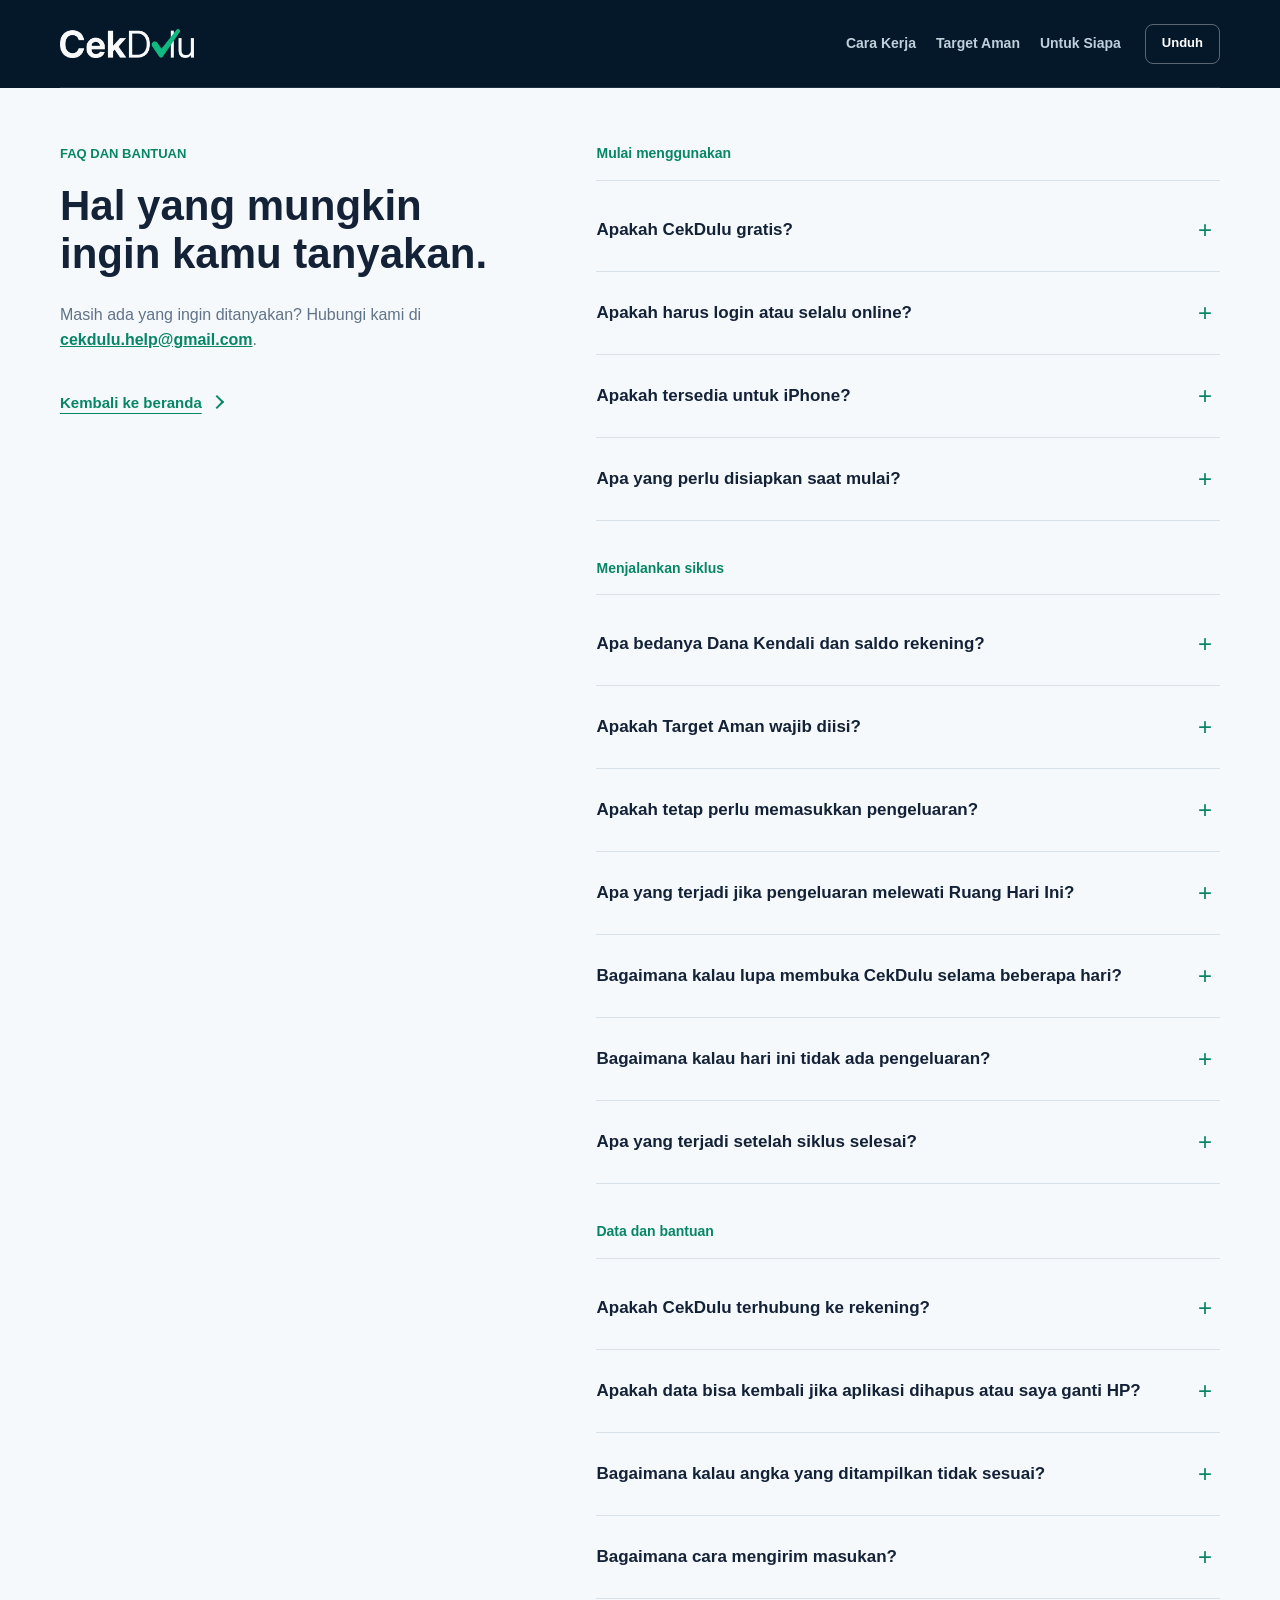
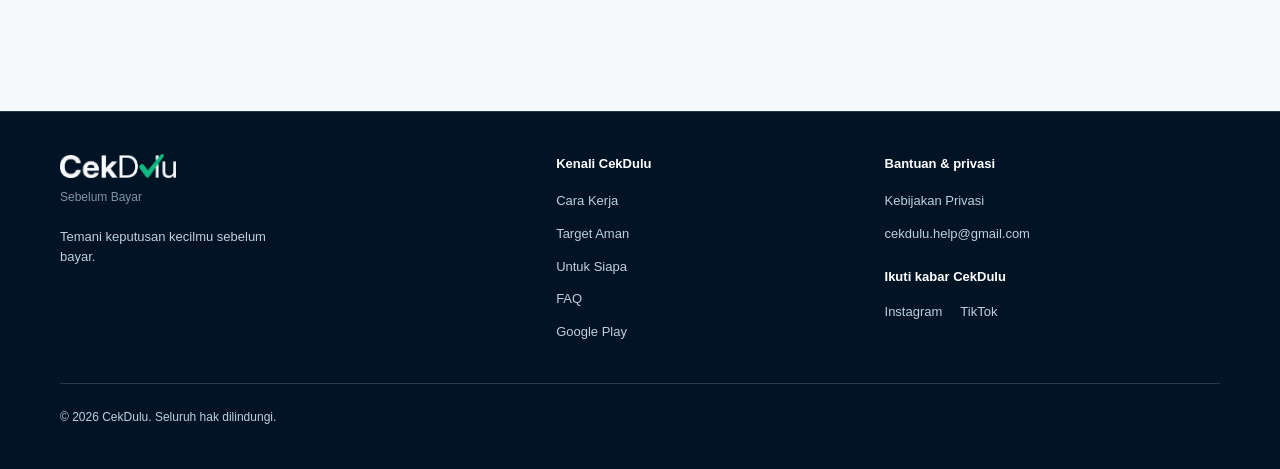
==== faq.html @ 496986f2 "chore: checkpoint simplified website before motion polish" ====
<!doctype html>
<html lang="id">
  <head>
    <meta charset="utf-8">
    <meta name="viewport" content="width=device-width, initial-scale=1">
    <meta name="description" content="Jawaban singkat tentang cara menggunakan CekDulu, Dana Kendali, Target Aman, pengeluaran, dan penyimpanan data.">
    <meta name="theme-color" content="#001a2e">
    <title>FAQ dan Bantuan - CekDulu</title>
    <link rel="icon" type="image/png" href="assets/cekdulu-icon.png">
    <link rel="apple-touch-icon" href="assets/cekdulu-icon.png">
    <link rel="manifest" href="site.webmanifest">
    <link rel="stylesheet" href="styles.css">
    <link rel="stylesheet" href="support.css">
    <link rel="stylesheet" href="navigation.css">
    <script src="script.js" defer></script>
  </head>
  <body>
    <a class="skip-link" href="#faq-content">Lewati ke bantuan</a>

    <header class="site-header site-header--solid">
      <div class="site-header__inner">
        <a class="brand" href="index.html" aria-label="CekDulu, kembali ke halaman utama">
          <img src="assets/cekdulu-logo.png" width="945" height="201" alt="CekDulu">
        </a>
        <button class="menu-toggle" type="button" aria-expanded="false" aria-controls="primary-navigation" aria-label="Buka menu">
          <span></span>
          <span></span>
          <span></span>
        </button>
        <nav class="main-nav" id="primary-navigation" aria-label="Navigasi utama">
          <a href="index.html#cara-kerja">Cara Kerja</a>
          <a href="index.html#fitur">Target Aman</a>
          <a href="index.html#untuk-siapa">Untuk Siapa</a>
          <a class="mobile-only-link" href="https://play.google.com/store/apps/details?id=com.cekdulu.sebelumbayar" target="_blank" rel="noopener noreferrer">Unduh di Google Play</a>
        </nav>
        <a class="button button--compact button--light header-download" href="https://play.google.com/store/apps/details?id=com.cekdulu.sebelumbayar" target="_blank" rel="noopener noreferrer">Unduh</a>
      </div>
    </header>

    <main class="section section--white support-faq faq-page" id="faq-content" tabindex="-1">
      <div class="section__inner faq-layout">
        <div class="section-heading faq-heading">
          <p class="eyebrow">FAQ dan bantuan</p>
          <h1>Hal yang mungkin ingin kamu tanyakan.</h1>
          <p>Masih ada yang ingin ditanyakan? Hubungi kami di <a href="mailto:cekdulu.help@gmail.com">cekdulu.help@gmail.com</a>.</p>
          <a class="text-link text-link--dark" href="index.html">Kembali ke beranda</a>
        </div>
        <div class="faq-list">
          <section class="faq-group" aria-labelledby="faq-group-1">
            <h2 id="faq-group-1">Mulai menggunakan</h2>
            <details>
              <summary>Apakah CekDulu gratis?</summary>
              <p>Versi CekDulu saat ini dapat digunakan gratis. Kamu bisa mengatur siklus dan mengecek dampak pengeluaran sebelum membayar.</p>
            </details>
            <details>
              <summary>Apakah harus login atau selalu online?</summary>
              <p>Kamu bisa mulai tanpa login. Pengaturan siklus, pengecekan nominal, dan catatan utama berjalan di perangkat sehingga dapat digunakan saat offline. Koneksi internet diperlukan untuk mengunduh atau memperbarui aplikasi.</p>
            </details>
            <details>
              <summary>Apakah tersedia untuk iPhone?</summary>
              <p>Saat ini CekDulu tersedia untuk Android melalui Google Play.</p>
            </details>
            <details>
              <summary>Apa yang perlu disiapkan saat mulai?</summary>
              <p>Tentukan Dana Kendali untuk kebutuhan sehari-hari di luar kebutuhan tetap, lalu pilih tanggal akhir siklus, biasanya sebelum gajian atau pemasukan berikutnya. Jika ada uang yang ingin tetap tersisa, isi Target Aman. Pengaturan ini dilakukan di awal setiap siklus.</p>
            </details>
          </section>
          <section class="faq-group" aria-labelledby="faq-group-2">
            <h2 id="faq-group-2">Menjalankan siklus</h2>
            <details>
              <summary>Apa bedanya Dana Kendali dan saldo rekening?</summary>
              <p>Dana Kendali adalah uang yang kamu tentukan untuk kebutuhan sehari-hari di luar kebutuhan tetap. Nilainya kamu masukkan sendiri, bukan saldo yang dibaca dari rekening.</p>
            </details>
            <details>
              <summary>Apakah Target Aman wajib diisi?</summary>
              <p>Tidak. Kamu bisa memulai tanpa Target Aman dan fokus menjaga Dana Kendali cukup sampai akhir siklus. Jika digunakan, Target Aman diperhitungkan saat menentukan ruang harian; uangnya tidak dipindahkan oleh aplikasi.</p>
            </details>
            <details>
              <summary>Apakah tetap perlu memasukkan pengeluaran?</summary>
              <p>Ya. Masukkan nominal dan konfirmasikan jika jadi membayar, supaya kondisi uang yang ditampilkan mengikuti penggunaanmu. Kamu tidak perlu memilah kategori atau menunggu malam untuk merekap. Jika sempat lupa beberapa hari, kamu bisa memperbarui total pengeluaran untuk periode yang terlewat.</p>
            </details>
            <details>
              <summary>Apa yang terjadi jika pengeluaran melewati Ruang Hari Ini?</summary>
              <p>CekDulu memperlihatkan dampaknya sebelum kamu melanjutkan. Hasil Terjaga Harian, jika tersedia, dapat membantu menutup kelebihannya. Jika belum cukup, ruang untuk hari-hari berikutnya dapat berubah. Periksa penyesuaian yang ditampilkan agar kamu tahu kondisi setelah pembayaran.</p>
            </details>
            <details>
              <summary>Bagaimana kalau lupa membuka CekDulu selama beberapa hari?</summary>
              <p>Saat diminta memperbarui periode yang terlewat, kamu bisa memilih tidak ada pengeluaran, tidak ingat, atau mengisi total pengeluaran. Total gabungan dicatat untuk periode itu tanpa menebak pengeluaran pada masing-masing tanggal.</p>
            </details>
            <details>
              <summary>Bagaimana kalau hari ini tidak ada pengeluaran?</summary>
              <p>Gunakan pilihan <strong>Tandai hari ini tanpa bayar</strong>. Kondisi hari itu tercatat dan kebiasaan cek dulu tetap terjaga tanpa perlu membuat pengeluaran.</p>
            </details>
            <details>
              <summary>Apa yang terjadi setelah siklus selesai?</summary>
              <p>Kamu bisa meninjau ringkasan siklus, lalu mengisi Dana Kendali, Durasi Siklus, dan Target Aman untuk periode berikutnya sesuai kondisi terbaru.</p>
            </details>
          </section>
          <section class="faq-group" aria-labelledby="faq-group-3">
            <h2 id="faq-group-3">Data dan bantuan</h2>
            <details>
              <summary>Apakah CekDulu terhubung ke rekening?</summary>
              <p>Tidak. CekDulu tidak terhubung ke rekening atau dompet digital, tidak memindahkan uang, dan tidak meminta PIN atau kata sandi bank. Data keuangan utama disimpan di perangkat. Saat online, data penggunaan minimum tanpa nominal keuangan dapat dikirim untuk membantu memperbaiki aplikasi. Baca rinciannya di <a href="privacy.html">Kebijakan Privasi</a>.</p>
            </details>
            <details>
              <summary>Apakah data bisa kembali jika aplikasi dihapus atau saya ganti HP?</summary>
              <p>Data keuangan utama disimpan di perangkat. Backup dan pemulihan melalui akun belum tersedia untuk umum pada versi saat ini. Menghapus aplikasi atau data aplikasi, mereset HP, maupun mengganti HP dapat membuat catatan tidak dapat dipulihkan.</p>
            </details>
            <details>
              <summary>Bagaimana kalau angka yang ditampilkan tidak sesuai?</summary>
              <p>Periksa Dana Kendali, durasi, dan pengeluaran yang sudah kamu masukkan, termasuk hari yang terlewat. Perhitungan mengikuti data yang tercatat. Jika masih ada kendala, kirim penjelasan dan versi aplikasi ke <a href="mailto:cekdulu.help@gmail.com">cekdulu.help@gmail.com</a>. Jangan sertakan PIN, kata sandi, atau informasi rekening.</p>
            </details>
            <details>
              <summary>Bagaimana cara mengirim masukan?</summary>
              <p>Kirim pengalaman atau saranmu ke <a href="mailto:cekdulu.help@gmail.com">cekdulu.help@gmail.com</a>. Ceritakan bagian yang membantu atau masih membingungkan agar kami bisa memahami kebutuhanmu.</p>
            </details>
          </section>
        </div>
      </div>
    </main>

    <footer class="site-footer footer-expanded">
      <div class="footer-expanded__inner">
        <div class="footer-brand">
          <a href="index.html#top" aria-label="CekDulu, kembali ke beranda"><img src="assets/cekdulu-logo.png" width="945" height="201" alt="CekDulu" loading="lazy"></a>
          <span>Sebelum Bayar</span>
          <p>Temani keputusan kecilmu sebelum bayar.</p>
        </div>
        <nav class="footer-section" aria-label="Jelajahi CekDulu">
          <strong>Kenali CekDulu</strong>
          <a href="index.html#cara-kerja">Cara Kerja</a>
          <a href="index.html#fitur">Target Aman</a>
          <a href="index.html#untuk-siapa">Untuk Siapa</a>
          <a href="faq.html" aria-current="page">FAQ</a>
          <a href="https://play.google.com/store/apps/details?id=com.cekdulu.sebelumbayar" target="_blank" rel="noopener noreferrer">Google Play</a>
        </nav>
        <div class="footer-section">
          <strong>Bantuan &amp; privasi</strong>
          <a href="privacy.html">Kebijakan Privasi</a>
          <a href="mailto:cekdulu.help@gmail.com">cekdulu.help@gmail.com</a>
          <div class="footer-social">
            <strong>Ikuti kabar CekDulu</strong>
            <a data-social="instagram" href="https://www.instagram.com/cekdulu_5detik/" target="_blank" rel="noopener noreferrer" aria-label="Instagram CekDulu, buka tab baru">Instagram</a>
            <a data-social="tiktok" href="https://www.tiktok.com/@cekdulu5detik" target="_blank" rel="noopener noreferrer" aria-label="TikTok CekDulu, buka tab baru">TikTok</a>
          </div>
        </div>
        <p class="footer-copyright">&copy; 2026 CekDulu. Seluruh hak dilindungi.</p>
      </div>
    </footer>
  </body>
</html>
---- styles.css ----
:root {
  color-scheme: dark;
  --navy-950: #001426;
  --navy-900: #001a2e;
  --navy-850: #062038;
  --navy-800: #10253e;
  --ink: #142238;
  --paper: #f6f9fb;
  --white: #ffffff;
  --text-soft: #bfd0dc;
  --text-muted: #607388;
  --line-dark: rgba(255, 255, 255, 0.16);
  --line-light: #d9e2e8;
  --green: #14bf91;
  --green-dark: #078667;
  --cyan: #20c7d9;
  --blue: #48a9f8;
  --yellow: #f2b544;
  --red: #ef5f67;
  --mint: #c9f5e7;
  --shadow: 0 24px 70px rgba(0, 11, 22, 0.28);
  --content: 1160px;
}

* {
  box-sizing: border-box;
}

[hidden] {
  display: none !important;
}

html {
  scroll-behavior: smooth;
}

body {
  margin: 0;
  min-width: 320px;
  overflow-x: hidden;
  background: var(--navy-950);
  color: var(--white);
  font-family: Inter, "Segoe UI", Arial, sans-serif;
  line-height: 1.55;
  letter-spacing: 0;
  text-rendering: optimizeLegibility;
}

body,
button,
a {
  -webkit-font-smoothing: antialiased;
}

a {
  color: inherit;
}

img {
  display: block;
  max-width: 100%;
}

h1,
h2,
h3,
p {
  margin-top: 0;
}

h1,
h2,
h3 {
  line-height: 1.08;
}

h1 {
  max-width: 760px;
  margin-bottom: 24px;
  font-size: 64px;
  font-weight: 800;
}

h2 {
  margin-bottom: 22px;
  font-size: 44px;
  font-weight: 800;
  color: var(--ink);
}

h3 {
  margin-bottom: 10px;
  font-size: 21px;
  color: var(--ink);
}

p {
  font-size: 17px;
}

.skip-link {
  position: fixed;
  top: 10px;
  left: 10px;
  z-index: 1000;
  padding: 10px 14px;
  background: var(--white);
  color: var(--ink);
  transform: translateY(-150%);
}

.skip-link:focus {
  transform: translateY(0);
}

.site-header {
  position: absolute;
  top: 0;
  right: 0;
  left: 0;
  z-index: 20;
  transition: background-color 180ms ease, box-shadow 180ms ease;
}

.site-header.is-scrolled {
  position: fixed;
  background: rgba(0, 20, 38, 0.96);
  box-shadow: 0 10px 30px rgba(0, 10, 20, 0.2);
  backdrop-filter: blur(12px);
}

.site-header.is-scrolled .site-header__inner {
  min-height: 68px;
  border-bottom-color: transparent;
}

.site-header--solid {
  position: fixed;
  background: rgba(0, 20, 38, 0.98);
}

.site-header--solid .site-header__inner {
  border-bottom-color: rgba(255, 255, 255, 0.1);
}

.site-header__inner {
  width: min(calc(100% - 48px), var(--content));
  min-height: 88px;
  margin: 0 auto;
  display: flex;
  align-items: center;
  gap: 36px;
  border-bottom: 1px solid var(--line-dark);
}

.brand {
  width: 134px;
  flex: 0 0 auto;
}

.main-nav {
  margin-left: auto;
  display: flex;
  align-items: center;
  gap: 28px;
}

.mobile-only-link {
  display: none;
}

.menu-toggle {
  width: 42px;
  height: 42px;
  padding: 10px;
  display: none;
  border: 1px solid var(--line-dark);
  border-radius: 8px;
  background: transparent;
  color: var(--white);
  cursor: pointer;
}

.menu-toggle span {
  width: 100%;
  height: 2px;
  display: block;
  background: currentColor;
  transition: transform 180ms ease, opacity 180ms ease;
}

.menu-toggle span + span {
  margin-top: 5px;
}

.menu-toggle[aria-expanded="true"] span:nth-child(1) {
  transform: translateY(7px) rotate(45deg);
}

.menu-toggle[aria-expanded="true"] span:nth-child(2) {
  opacity: 0;
}

.menu-toggle[aria-expanded="true"] span:nth-child(3) {
  transform: translateY(-7px) rotate(-45deg);
}

.main-nav a,
.footer-links a,
.footer-links span {
  color: var(--text-soft);
  font-size: 14px;
  font-weight: 650;
  text-decoration: none;
}

.main-nav a:hover,
.main-nav a:focus-visible,
.footer-links a:hover,
.footer-links a:focus-visible {
  color: var(--white);
}

.button {
  min-height: 52px;
  padding: 0 22px;
  display: inline-flex;
  align-items: center;
  justify-content: center;
  border: 1px solid transparent;
  border-radius: 8px;
  font-size: 15px;
  font-weight: 800;
  text-decoration: none;
  transition: transform 180ms ease, background-color 180ms ease, border-color 180ms ease;
}

.button:hover {
  transform: translateY(-2px);
}

.button:focus-visible,
.text-link:focus-visible,
.main-nav a:focus-visible,
.footer-links a:focus-visible,
summary:focus-visible {
  outline: 3px solid var(--yellow);
  outline-offset: 4px;
}

.button--compact {
  min-height: 40px;
  padding: 0 16px;
  font-size: 13px;
}

.button--light {
  border-color: rgba(255, 255, 255, 0.34);
  color: var(--white);
}

.button--light:hover {
  background: rgba(255, 255, 255, 0.1);
}

.button--primary {
  background: var(--green);
  color: #001f27;
}

.button--primary:hover {
  background: #20d4a1;
}

.text-link {
  display: inline-flex;
  align-items: center;
  min-height: 44px;
  color: var(--white);
  font-size: 15px;
  font-weight: 750;
  text-underline-offset: 5px;
}

.text-link::after {
  content: "";
  width: 8px;
  height: 8px;
  margin-left: 10px;
  border-top: 2px solid currentColor;
  border-right: 2px solid currentColor;
  transform: rotate(45deg);
}

.text-link--dark {
  color: var(--ink);
}

.hero {
  position: relative;
  min-height: 900px;
  overflow: hidden;
  background: var(--navy-900);
}

.hero__texture {
  position: absolute;
  inset: 0;
  opacity: 0.28;
  background-image:
    linear-gradient(rgba(32, 199, 217, 0.08) 1px, transparent 1px),
    linear-gradient(90deg, rgba(32, 199, 217, 0.08) 1px, transparent 1px);
  background-size: 64px 64px;
  mask-image: linear-gradient(to bottom, transparent 0%, black 30%, transparent 95%);
}

.hero__inner {
  position: relative;
  width: min(calc(100% - 48px), var(--content));
  min-height: 820px;
  margin: 0 auto;
  padding: 160px 0 86px;
  display: grid;
  grid-template-columns: minmax(0, 1.05fr) minmax(360px, 0.75fr);
  align-items: center;
  gap: 74px;
}

.hero__copy {
  position: relative;
  z-index: 2;
}

.eyebrow {
  margin-bottom: 18px;
  color: var(--green-dark);
  font-size: 13px;
  font-weight: 850;
  text-transform: uppercase;
}

.eyebrow--green {
  color: #4fe0b6;
}

.eyebrow--cyan {
  color: var(--cyan);
}

.hero__lead {
  max-width: 650px;
  margin-bottom: 34px;
  color: #d8e4eb;
  font-size: 20px;
}

.hero__actions {
  display: flex;
  align-items: center;
  gap: 24px;
}

.hero__note {
  margin: 22px 0 0;
  color: #91a8b8;
  font-size: 13px;
}

.hero__visual {
  position: relative;
  min-height: 620px;
  display: flex;
  align-items: center;
  justify-content: center;
}

.hero__visual::before {
  content: "";
  position: absolute;
  width: 520px;
  height: 520px;
  border: 1px solid rgba(32, 199, 217, 0.18);
  border-radius: 50%;
}

.phone-shell {
  position: relative;
  z-index: 2;
  width: 322px;
  height: 646px;
  padding: 9px;
  overflow: hidden;
  border: 1px solid rgba(255, 255, 255, 0.38);
  border-radius: 42px;
  background: #07111f;
  box-shadow: var(--shadow);
  transform: rotate(3deg);
}

.phone-speaker {
  position: absolute;
  top: 16px;
  left: 50%;
  z-index: 4;
  width: 68px;
  height: 5px;
  border-radius: 4px;
  background: #07111f;
  transform: translateX(-50%);
}

.app-screen {
  height: 100%;
  padding: 34px 14px 18px;
  overflow: hidden;
  border-radius: 34px;
  background: #001a2e;
}

.app-topbar {
  height: 34px;
  margin-bottom: 12px;
  display: flex;
  align-items: center;
  justify-content: space-between;
}

.app-topbar img {
  width: 84px;
}

.app-indicators {
  display: flex;
  align-items: center;
  gap: 6px;
  font-size: 10px;
  font-weight: 800;
}

.mini-shield {
  width: 21px;
  height: 24px;
  border: 2px solid var(--cyan);
  border-radius: 5px 5px 8px 8px;
}

.mini-score {
  color: var(--cyan);
}

.mini-menu {
  margin-left: 5px;
  color: var(--white);
  font-size: 22px;
}

.daily-card {
  min-height: 132px;
  padding: 13px;
  display: grid;
  grid-template-columns: 1.18fr 1fr;
  gap: 10px;
  border: 1px solid rgba(89, 137, 178, 0.44);
  border-radius: 8px;
  background: #18274d;
}

.daily-summary {
  min-width: 0;
}

.app-label,
.calendar-title {
  display: block;
  color: #e8edf2;
  font-size: 8px;
}

.daily-summary > strong {
  display: block;
  margin: 4px 0 6px;
  font-size: 22px;
  line-height: 1;
}

.usage-track {
  width: 100%;
  height: 7px;
  overflow: hidden;
  border: 1px solid rgba(255, 255, 255, 0.28);
  border-radius: 4px;
  background: #101b36;
}

.usage-track span {
  display: block;
  width: 75%;
  height: 100%;
  background: var(--green);
}

.daily-summary small {
  display: block;
  margin: 5px 0 4px;
  color: #d9e4ea;
  font-size: 8px;
}

.status-pill {
  display: inline-flex;
  align-items: center;
  min-height: 20px;
  padding: 0 7px;
  border: 1px solid var(--green);
  border-radius: 6px;
  color: #29dda9;
  font-size: 8px;
  font-weight: 850;
}

.calendar-title {
  margin-bottom: 7px;
  text-align: center;
}

.calendar-grid {
  display: grid;
  grid-template-columns: repeat(7, 1fr);
  gap: 6px 4px;
  color: var(--cyan);
  font-size: 7px;
  text-align: center;
}

.calendar-grid .muted {
  color: #73889c;
}

.calendar-grid .today {
  border: 1px solid var(--white);
  border-radius: 3px;
  color: var(--white);
}

.app-message {
  margin-top: 10px;
  padding: 11px 13px;
  display: flex;
  flex-direction: column;
  gap: 2px;
  border: 1px solid rgba(89, 137, 178, 0.36);
  border-radius: 8px;
  background: #171b35;
}

.app-message strong,
.app-message span {
  font-size: 9px;
}

.app-message span {
  color: #c5d1da;
}

.payment-demo {
  padding-top: 22px;
  text-align: center;
}

.payment-demo > span {
  color: #aebdca;
  font-size: 17px;
}

.payment-demo > strong {
  display: block;
  margin: 4px 0 22px;
  font-size: 26px;
}

.keypad {
  display: grid;
  grid-template-columns: repeat(3, 1fr);
  gap: 7px;
}

.keypad span {
  height: 42px;
  display: grid;
  place-items: center;
  border: 1px solid rgba(129, 161, 187, 0.28);
  border-radius: 8px;
  background: #151f32;
  font-size: 18px;
  font-weight: 650;
}

.mock-cta {
  height: 40px;
  margin-top: 9px;
  display: grid;
  place-items: center;
  border-radius: 8px;
  background: var(--green);
  color: #002632;
  font-size: 12px;
  font-weight: 850;
}

.hero__facts {
  position: absolute;
  right: 0;
  bottom: 0;
  left: 0;
  min-height: 80px;
  padding: 0 max(24px, calc((100% - var(--content)) / 2));
  display: grid;
  grid-template-columns: repeat(3, 1fr);
  align-items: center;
  border-top: 1px solid var(--line-dark);
  background: rgba(0, 20, 38, 0.72);
  color: var(--text-soft);
  font-size: 13px;
  font-weight: 700;
  text-align: center;
}

.hero__facts span + span {
  border-left: 1px solid var(--line-dark);
}

.section {
  padding: 112px 0;
}

.section__inner,
.download-section__inner,
.site-footer__inner {
  width: min(calc(100% - 48px), var(--content));
  margin: 0 auto;
}

.policy-main {
  background: var(--paper);
  color: var(--ink);
}

.policy-hero {
  padding: 168px 0 82px;
  background: var(--navy-900);
  color: var(--white);
}

.policy-hero__inner {
  width: min(calc(100% - 48px), var(--content));
  margin: 0 auto;
}

.policy-hero h1 {
  margin-bottom: 18px;
  font-size: 58px;
}

.policy-hero p:not(.eyebrow) {
  max-width: 720px;
  color: var(--text-soft);
  font-size: 18px;
}

.policy-date {
  margin-top: 20px;
  padding-top: 18px;
  display: block;
  border-top: 1px solid var(--line-dark);
  color: #8fa6b6;
  font-size: 13px;
  font-weight: 700;
}

.policy-layout {
  width: min(calc(100% - 48px), var(--content));
  margin: 0 auto;
  padding: 80px 0 120px;
  display: grid;
  grid-template-columns: 250px minmax(0, 760px);
  gap: 96px;
  justify-content: center;
  align-items: start;
}

.policy-toc {
  position: sticky;
  top: 96px;
  padding-right: 24px;
  border-right: 1px solid var(--line-light);
}

.policy-toc > strong {
  margin-bottom: 16px;
  display: block;
  color: var(--ink);
  font-size: 13px;
  text-transform: uppercase;
}

.policy-toc nav {
  display: grid;
}

.policy-toc a {
  padding: 7px 0;
  color: var(--text-muted);
  font-size: 13px;
  font-weight: 650;
  text-decoration: none;
}

.policy-toc a:hover,
.policy-toc a:focus-visible {
  color: var(--green-dark);
}

.policy-article {
  min-width: 0;
}

.policy-article section {
  padding: 10px 0 54px;
  scroll-margin-top: 94px;
  border-bottom: 1px solid var(--line-light);
}

.policy-article section + section {
  padding-top: 54px;
}

.policy-article h2 {
  margin-bottom: 26px;
  font-size: 32px;
}

.policy-article h3 {
  margin-top: 38px;
  margin-bottom: 14px;
  font-size: 20px;
}

.policy-article p,
.policy-article li {
  color: #43566a;
  font-size: 16px;
}

.policy-article p {
  margin-bottom: 18px;
}

.policy-article ul {
  margin: 18px 0 24px;
  padding-left: 22px;
}

.policy-article li {
  margin-bottom: 10px;
  padding-left: 5px;
}

.policy-article a {
  color: var(--green-dark);
  font-weight: 750;
  overflow-wrap: anywhere;
  text-underline-offset: 4px;
}

.policy-intro {
  padding: 28px !important;
  border: 1px solid var(--line-light) !important;
  border-left: 4px solid var(--green) !important;
  border-radius: 8px;
  background: var(--white);
}

.policy-intro p:last-child {
  margin-bottom: 0;
}

.policy-contact {
  padding: 20px;
  border-left: 4px solid var(--cyan);
  background: #e7f7f7;
}

.policy-details {
  margin: 28px 0 0;
  border-top: 1px solid var(--line-light);
}

.policy-details > div {
  padding: 18px 0;
  display: grid;
  grid-template-columns: 180px 1fr;
  gap: 24px;
  border-bottom: 1px solid var(--line-light);
}

.policy-details dt {
  color: var(--text-muted);
  font-size: 13px;
  font-weight: 700;
}

.policy-details dd {
  margin: 0;
  color: var(--ink);
  font-weight: 700;
}

.section--white {
  background: var(--paper);
  color: var(--ink);
}

.section--ink {
  background: #07192d;
}

.section-heading {
  max-width: 750px;
  margin-bottom: 64px;
}

.section-heading--wide {
  max-width: 850px;
}

.section-heading > p:not(.eyebrow) {
  max-width: 740px;
  color: var(--text-muted);
}

.step-list {
  border-top: 1px solid var(--line-light);
}

.step-item {
  min-height: 150px;
  padding: 30px 0;
  display: grid;
  grid-template-columns: 110px minmax(0, 1fr);
  gap: 34px;
  align-items: start;
  border-bottom: 1px solid var(--line-light);
}

.step-number {
  color: var(--green-dark);
  font-size: 14px;
  font-weight: 850;
}

.step-item h3 {
  font-size: 28px;
}

.step-item p {
  max-width: 650px;
  margin-bottom: 0;
  color: var(--text-muted);
}

.section-conclusion {
  max-width: 760px;
  margin: 48px 0 0 auto;
  padding-left: 30px;
  border-left: 4px solid var(--green);
  color: var(--ink);
  font-size: 22px;
}

.experience {
  overflow: hidden;
}

.experience h2 {
  color: var(--white);
}

.experience__inner {
  display: grid;
  grid-template-columns: minmax(0, 0.8fr) minmax(440px, 1fr);
  gap: 88px;
  align-items: center;
}

.decision-steps {
  margin: 36px 0 0;
  padding: 0;
  list-style: none;
  counter-reset: decisions;
}

.decision-steps li {
  min-height: 56px;
  display: grid;
  grid-template-columns: 42px 1fr;
  align-items: center;
  color: var(--text-soft);
  counter-increment: decisions;
}

.decision-steps li::before {
  content: counter(decisions);
  width: 28px;
  height: 28px;
  display: grid;
  place-items: center;
  border: 1px solid var(--cyan);
  border-radius: 50%;
  color: var(--cyan);
  font-size: 11px;
  font-weight: 850;
}

.reflection-demo {
  position: relative;
  padding: 42px 44px;
  border: 1px solid rgba(255, 255, 255, 0.22);
  border-radius: 8px;
  background: #101b37;
  box-shadow: var(--shadow);
}

.reflection-topline {
  display: flex;
  align-items: center;
  justify-content: space-between;
  color: #e5edf2;
  font-size: 13px;
}

.reflection-demo > p {
  margin: 42px 0 4px;
  color: #d7e3ea;
  text-align: center;
}

.reflection-amount {
  display: block;
  color: var(--green);
  font-size: 54px;
  text-align: center;
}

.reflection-bar {
  height: 10px;
  margin: 28px 0 12px;
  overflow: hidden;
  border-radius: 5px;
  background: rgba(255, 255, 255, 0.16);
}

.reflection-bar span {
  display: block;
  width: 75%;
  height: 100%;
  background: var(--green);
}

.reflection-demo .reflection-used {
  margin: 0 0 30px;
  font-size: 14px;
  text-align: left;
}

.reflection-copy {
  padding: 22px;
  border-left: 3px solid var(--cyan);
  background: rgba(255, 255, 255, 0.06);
  color: #d9e5eb;
}

.status-legend {
  margin-top: 70px;
  display: grid;
  grid-template-columns: repeat(3, 1fr);
  border-top: 1px solid var(--line-dark);
  border-bottom: 1px solid var(--line-dark);
}

.status-legend__item {
  min-height: 110px;
  padding: 24px;
  display: flex;
  flex-direction: column;
  justify-content: center;
  gap: 6px;
}

.status-legend__item + .status-legend__item {
  border-left: 1px solid var(--line-dark);
}

.status-legend__item strong {
  font-size: 13px;
}

.status-legend__item span {
  color: var(--text-soft);
  font-size: 13px;
}

.status-legend__item--safe strong {
  color: var(--green);
}

.status-legend__item--warning strong {
  color: var(--yellow);
}

.status-legend__item--danger strong {
  color: var(--red);
}

.feature-grid {
  display: grid;
  grid-template-columns: repeat(3, 1fr);
  border-top: 1px solid var(--line-light);
  border-left: 1px solid var(--line-light);
}

.feature-item {
  min-height: 260px;
  padding: 34px;
  border-right: 1px solid var(--line-light);
  border-bottom: 1px solid var(--line-light);
}

.feature-mark {
  width: 34px;
  height: 8px;
  margin-bottom: 54px;
  display: block;
}

.feature-mark--green {
  background: var(--green);
}

.feature-mark--cyan {
  background: var(--cyan);
}

.feature-mark--yellow {
  background: var(--yellow);
}

.feature-mark--mint {
  background: #75d9b9;
}

.feature-mark--blue {
  background: var(--blue);
}

.feature-mark--red {
  background: var(--red);
}

.feature-item p {
  margin-bottom: 0;
  color: var(--text-muted);
  font-size: 15px;
}

.section--gallery {
  background: #0b2238;
}

.section--gallery h2 {
  color: var(--white);
}

.section-heading--split {
  max-width: none;
  display: grid;
  grid-template-columns: 1.1fr 0.7fr;
  gap: 80px;
  align-items: end;
}

.section-heading--split > p {
  margin-bottom: 22px;
  color: var(--text-soft);
}

.screenshot-grid {
  display: grid;
  grid-template-columns: 1.25fr 1fr 1fr;
  grid-template-rows: repeat(2, 230px);
  gap: 16px;
}

.screenshot-placeholder {
  min-width: 0;
  padding: 24px;
  display: flex;
  flex-direction: column;
  justify-content: flex-end;
  border: 1px dashed rgba(255, 255, 255, 0.24);
  border-radius: 8px;
  background: rgba(255, 255, 255, 0.04);
}

.screenshot-item {
  appearance: none;
  color: var(--white);
  font: inherit;
  text-align: left;
  cursor: zoom-in;
}

.screenshot-item:hover,
.screenshot-item:focus-visible {
  border-color: var(--cyan);
  background: rgba(32, 199, 217, 0.08);
}

.screenshot-placeholder--large {
  grid-row: 1 / 3;
}

.screenshot-placeholder span {
  margin-bottom: auto;
  color: var(--cyan);
  font-size: 12px;
  font-weight: 850;
}

.screenshot-placeholder strong {
  margin-bottom: 5px;
}

.screenshot-placeholder small {
  color: #8097a8;
}

.section--trust {
  background: var(--mint);
  color: var(--ink);
}

.trust-layout {
  display: grid;
  grid-template-columns: minmax(0, 0.9fr) minmax(420px, 1fr);
  gap: 100px;
  align-items: center;
}

.trust-copy p:not(.eyebrow) {
  color: #3c5b62;
}

.trust-list {
  margin: 0;
  padding: 0;
  border-top: 1px solid rgba(20, 34, 56, 0.22);
  list-style: none;
}

.trust-list li {
  min-height: 72px;
  padding: 20px 8px 20px 40px;
  display: flex;
  align-items: center;
  border-bottom: 1px solid rgba(20, 34, 56, 0.22);
  position: relative;
}

.trust-list li::before {
  content: "";
  position: absolute;
  left: 8px;
  width: 12px;
  height: 7px;
  border-bottom: 3px solid var(--green-dark);
  border-left: 3px solid var(--green-dark);
  transform: rotate(-45deg);
}

.faq-layout {
  display: grid;
  grid-template-columns: minmax(0, 0.7fr) minmax(500px, 1fr);
  gap: 100px;
  align-items: start;
}

.faq-heading {
  position: sticky;
  top: 32px;
  margin-bottom: 0;
}

.faq-heading a {
  color: var(--green-dark);
  font-weight: 750;
}

.faq-list {
  border-top: 1px solid var(--line-light);
}

.faq-list details {
  border-bottom: 1px solid var(--line-light);
}

.faq-list summary {
  min-height: 82px;
  padding: 24px 44px 24px 0;
  display: flex;
  align-items: center;
  position: relative;
  color: var(--ink);
  font-size: 17px;
  font-weight: 750;
  cursor: pointer;
  list-style: none;
}

.faq-list summary::-webkit-details-marker {
  display: none;
}

.faq-list summary::after {
  content: "+";
  position: absolute;
  right: 8px;
  color: var(--green-dark);
  font-size: 24px;
  font-weight: 400;
}

.faq-list details[open] summary::after {
  content: "-";
}

.faq-list details p {
  padding: 0 44px 24px 0;
  color: var(--text-muted);
  font-size: 15px;
}

.download-section {
  padding: 110px 0;
  background: var(--navy-900);
  text-align: center;
}

.download-section__inner {
  max-width: 800px;
}

.download-section h2 {
  color: var(--white);
  font-size: 50px;
}

.download-section p:not(.eyebrow) {
  max-width: 610px;
  margin: 0 auto 32px;
  color: var(--text-soft);
}

.download-section small {
  margin-top: 14px;
  display: block;
  color: #7f95a5;
}

.site-footer {
  padding: 42px 0;
  border-top: 1px solid var(--line-dark);
  background: var(--navy-950);
}

.site-footer__inner {
  display: grid;
  grid-template-columns: auto 1fr auto;
  gap: 42px;
  align-items: center;
}

.footer-brand img {
  width: 116px;
  margin-bottom: 6px;
}

.footer-brand span,
.site-footer p {
  margin: 0;
  color: #7f95a5;
  font-size: 12px;
}

.footer-links {
  display: flex;
  justify-content: center;
  gap: 24px;
}

.footer-links [aria-disabled="true"] {
  opacity: 0.5;
}

.lightbox {
  width: min(calc(100% - 32px), 920px);
  max-height: calc(100svh - 32px);
  padding: 48px 20px 20px;
  overflow: hidden;
  border: 1px solid rgba(255, 255, 255, 0.24);
  border-radius: 8px;
  background: #06182b;
  color: var(--white);
  box-shadow: var(--shadow);
}

.lightbox::backdrop {
  background: rgba(0, 10, 22, 0.86);
  backdrop-filter: blur(6px);
}

.lightbox__close {
  position: absolute;
  top: 10px;
  right: 10px;
  width: 38px;
  height: 38px;
  display: grid;
  place-items: center;
  border: 1px solid var(--line-dark);
  border-radius: 50%;
  background: transparent;
  color: var(--white);
  font-size: 24px;
  cursor: pointer;
}

.lightbox figure {
  height: 100%;
  margin: 0;
  display: grid;
  grid-template-rows: minmax(0, 1fr) auto;
  gap: 14px;
}

.lightbox img {
  max-height: calc(100svh - 130px);
  margin: 0 auto;
  object-fit: contain;
}

.lightbox figcaption {
  color: var(--text-soft);
  font-size: 14px;
  text-align: center;
}

.toast {
  position: fixed;
  right: 18px;
  bottom: 18px;
  z-index: 100;
  width: min(calc(100% - 36px), 360px);
  padding: 14px 16px;
  border: 1px solid rgba(255, 255, 255, 0.2);
  border-radius: 8px;
  background: #10253e;
  color: var(--white);
  box-shadow: 0 18px 45px rgba(0, 10, 22, 0.3);
  font-size: 14px;
  opacity: 0;
  pointer-events: none;
  transform: translateY(12px);
  transition: opacity 180ms ease, transform 180ms ease;
}

.toast.is-visible {
  opacity: 1;
  transform: translateY(0);
}

@media (max-width: 980px) {
  h1 {
    font-size: 52px;
  }

  h2 {
    font-size: 38px;
  }

  .hero__inner {
    grid-template-columns: minmax(0, 1fr) 340px;
    gap: 28px;
  }

  .hero__visual {
    transform: scale(0.88);
  }

  .feature-grid {
    grid-template-columns: repeat(2, 1fr);
  }

  .experience__inner,
  .trust-layout,
  .faq-layout {
    gap: 50px;
  }

  .experience__inner {
    grid-template-columns: 0.8fr 1fr;
  }

  .trust-layout,
  .faq-layout {
    grid-template-columns: 1fr 1fr;
  }

  .site-footer__inner {
    grid-template-columns: 1fr auto;
  }

  .footer-links {
    grid-column: 1 / 3;
    grid-row: 1;
    justify-content: flex-end;
  }

  .policy-layout {
    grid-template-columns: 210px minmax(0, 1fr);
    gap: 52px;
  }
}

@media (max-width: 760px) {
  h1 {
    font-size: 42px;
  }

  h2,
  .download-section h2 {
    font-size: 34px;
  }

  p {
    font-size: 16px;
  }

  .site-header__inner,
  .hero__inner,
  .section__inner,
  .download-section__inner,
  .site-footer__inner,
  .policy-hero__inner,
  .policy-layout {
    width: min(calc(100% - 32px), var(--content));
  }

  .site-header__inner {
    min-height: 72px;
    gap: 10px;
  }

  .brand {
    width: 112px;
  }

  .main-nav {
    position: fixed;
    top: 72px;
    right: 16px;
    left: 16px;
    margin: 0;
    padding: 12px;
    display: grid;
    gap: 2px;
    border: 1px solid var(--line-dark);
    border-radius: 8px;
    background: #07192d;
    box-shadow: var(--shadow);
    opacity: 0;
    pointer-events: none;
    transform: translateY(-10px);
    transition: opacity 180ms ease, transform 180ms ease;
  }

  .main-nav a {
    min-height: 48px;
    padding: 0 14px;
    display: flex;
    align-items: center;
    border-radius: 6px;
  }

  .main-nav .mobile-only-link {
    margin-top: 6px;
    display: flex;
    background: var(--green);
    color: #001f27;
  }

  .main-nav .mobile-only-link:hover,
  .main-nav .mobile-only-link:focus-visible {
    background: #20d4a1;
    color: #001f27;
  }

  .main-nav a:hover,
  .main-nav a:focus-visible {
    background: rgba(255, 255, 255, 0.08);
  }

  .nav-open .main-nav {
    opacity: 1;
    pointer-events: auto;
    transform: translateY(0);
  }

  .menu-toggle {
    margin-left: auto;
    display: block;
  }

  .site-header .header-download {
    display: none;
  }

  .hero {
    min-height: auto;
  }

  .hero__inner {
    min-height: auto;
    padding: 126px 0 120px;
    display: block;
  }

  .hero__lead {
    font-size: 18px;
  }

  .hero__visual {
    min-height: 590px;
    margin: 52px auto -20px;
    transform: scale(0.92);
  }

  .hero__facts {
    position: relative;
    min-height: auto;
    padding: 22px 16px;
    grid-template-columns: 1fr;
    gap: 14px;
  }

  .hero__facts span + span {
    border-left: 0;
  }

  .section {
    padding: 78px 0;
  }

  .section-heading {
    margin-bottom: 44px;
  }

  .step-item {
    grid-template-columns: 54px 1fr;
    gap: 14px;
  }

  .step-item h3 {
    font-size: 24px;
  }

  .section-conclusion {
    font-size: 19px;
  }

  .experience__inner,
  .trust-layout,
  .faq-layout,
  .section-heading--split {
    grid-template-columns: 1fr;
    gap: 52px;
  }

  .reflection-demo {
    padding: 30px 24px;
  }

  .reflection-amount {
    font-size: 45px;
  }

  .status-legend {
    grid-template-columns: 1fr;
  }

  .status-legend__item + .status-legend__item {
    border-top: 1px solid var(--line-dark);
    border-left: 0;
  }

  .feature-grid {
    grid-template-columns: 1fr;
  }

  .feature-item {
    min-height: 220px;
  }

  .screenshot-grid {
    grid-template-columns: 1fr 1fr;
    grid-template-rows: 330px 210px 210px;
  }

  .screenshot-placeholder--large {
    grid-column: 1 / 3;
    grid-row: auto;
  }

  .faq-heading {
    position: static;
  }

  .footer-links {
    justify-content: flex-start;
    flex-wrap: wrap;
  }

  .policy-hero {
    padding: 128px 0 64px;
  }

  .policy-hero h1 {
    font-size: 42px;
  }

  .policy-layout {
    padding: 56px 0 88px;
    display: block;
  }

  .policy-toc {
    position: static;
    margin-bottom: 54px;
    padding: 22px;
    border: 1px solid var(--line-light);
    border-radius: 8px;
    background: var(--white);
  }

  .policy-toc nav {
    grid-template-columns: 1fr 1fr;
    gap: 2px 18px;
  }

  .policy-article h2 {
    font-size: 28px;
  }

  .policy-intro {
    padding: 22px !important;
  }
}

@media (max-width: 600px) {
  h1 {
    font-size: 38px;
  }

  .hero__actions {
    align-items: stretch;
    flex-direction: column;
    gap: 10px;
  }

  .hero__actions .text-link {
    justify-content: center;
  }

  .policy-toc nav {
    grid-template-columns: 1fr;
  }
}

@media (max-width: 480px) {
  h1 {
    font-size: 38px;
  }

  h2,
  .download-section h2 {
    font-size: 30px;
  }

  .site-header .button {
    min-height: 38px;
    padding: 0 12px;
  }

  .hero__actions {
    align-items: stretch;
    flex-direction: column;
    gap: 10px;
  }

  .hero__actions .text-link {
    justify-content: center;
  }

  .hero__visual {
    margin-right: -16px;
    margin-left: -16px;
    transform: scale(0.84);
  }

  .step-item {
    grid-template-columns: 1fr;
  }

  .section-conclusion {
    padding-left: 18px;
  }

  .reflection-demo {
    padding: 26px 18px;
  }

  .reflection-amount {
    font-size: 38px;
  }

  .feature-item {
    padding: 28px;
  }

  .screenshot-grid {
    display: block;
  }

  .screenshot-placeholder {
    min-height: 230px;
    margin-bottom: 12px;
  }

  .screenshot-placeholder--large {
    min-height: 360px;
  }

  .trust-layout {
    gap: 42px;
  }

  .policy-hero h1 {
    font-size: 36px;
  }

  .policy-toc nav {
    grid-template-columns: 1fr;
  }

  .policy-article section {
    padding-bottom: 44px;
  }

  .policy-article section + section {
    padding-top: 44px;
  }

  .policy-article h2 {
    font-size: 25px;
  }

  .policy-details > div {
    grid-template-columns: 1fr;
    gap: 5px;
  }

  .site-footer__inner {
    display: block;
  }

  .footer-brand,
  .footer-links {
    margin-bottom: 28px;
  }

  .toast {
    right: 16px;
    bottom: 16px;
  }
}

@media (prefers-reduced-motion: reduce) {
  html {
    scroll-behavior: auto;
  }

  *,
  *::before,
  *::after {
    transition-duration: 0.01ms !important;
  }
}
---- support.css ----
.setup-story, .audience-story, .daily-story, .support-trust,
.support-faq, #tampilan, #download {
  scroll-margin-top: 84px;
}

.setup-steps {
  margin: 0;
  padding: 0;
  list-style: none;
  border-top: 1px solid var(--line-light);
}

.setup-steps li {
  padding: 28px 0;
  display: grid;
  grid-template-columns: 80px minmax(0, 1fr);
  gap: 28px;
  border-bottom: 1px solid var(--line-light);
}

.setup-number {
  padding-top: 6px;
  color: var(--green-dark);
  font-size: 14px;
  font-weight: 800;
}

.setup-steps h3 { font-size: 24px; line-height: 1.4; }
.setup-steps p { max-width: 760px; margin: 0; color: var(--text-muted); font-size: 16px; }
.setup-optional { margin-left: 10px; font-size: 12px; font-weight: 500; color: var(--text-muted); vertical-align: middle; }

.setup-example {
  margin-top: 42px;
  padding: 30px 0 0;
  display: grid;
  grid-template-columns: 1.2fr 1fr;
  gap: 80px;
}

.setup-example-copy h3 { font-size: 19px; line-height: 1.4; }
.setup-example-copy p { max-width: 500px; color: var(--text-muted); font-size: 15px; }
.setup-example-copy .setup-result-label { margin: 24px 0 3px; color: var(--ink); font-size: 13px; }
.setup-result { display: block; color: var(--green-dark); font-size: 38px; line-height: 1.35; }
.setup-result span { margin-left: 7px; font-size: 18px; font-weight: 500; }
.setup-values { margin: 0; }
.setup-values > div { display: flex; flex-wrap: wrap; justify-content: space-between; gap: 8px 20px; padding: 17px 0; border-bottom: 1px solid var(--line-light); }
.setup-values dt { color: var(--text-muted); font-size: 14px; }
.setup-values dd { margin: 0; font-size: 17px; font-weight: 700; }
.setup-footnote { margin: 24px 0 0; color: var(--text-muted); font-size: 12px; }

.audience-story { background: #e8f3f5; color: var(--ink); }
.audience-intro {
  position: relative;
  min-height: 350px;
  display: grid;
  grid-template-columns: 1fr 1fr;
  margin-bottom: 48px;
}

.audience-photo {
  position: absolute;
  top: 0;
  bottom: 0;
  left: 0;
  width: 60%;
}

.audience-photo img {
  width: 100%;
  height: 100%;
  object-fit: cover;
  object-position: 65% 35%;
}

.audience-quote {
  position: absolute;
  z-index: 1;
  top: 36px;
  left: 28px;
  width: 190px;
  margin: 0;
  color: #142b47;
  font-family: "Segoe Print", "Comic Sans MS", cursive;
  font-size: 20px;
  line-height: 1.65;
  transform: rotate(-5deg);
}

.audience-intro-copy {
  position: relative;
  grid-column: 2;
  display: flex;
  flex-direction: column;
  justify-content: center;
  padding: 44px 30px 44px 54px;
  background: #f4f8fc;
  clip-path: polygon(6% 0, 100% 0, 100% 100%, 0 100%);
}

.audience-intro-copy .eyebrow {
  margin-bottom: 14px;
  font-size: 11px;
}

.audience-intro-copy h2 {
  margin-bottom: 0;
  font-size: 30px;
  line-height: 1.25;
}

.audience-intro-copy > p:last-child {
  margin: 0;
  color: #4e6877;
  font-size: 16px;
  line-height: 1.7;
}

.audience-list { display: grid; grid-template-columns: repeat(3, minmax(0, 1fr)); gap: 38px; }
.audience-list article { padding-top: 26px; border-top: 2px solid var(--green-dark); }
.audience-list article:nth-child(2) { border-top-color: #25899e; }
.audience-list article:nth-child(3) { border-top-color: #a07717; }
.audience-label { display: block; margin-bottom: 20px; font-size: 10px; font-weight: 750; color: #496674; }
.audience-list h3 { font-size: 24px; line-height: 1.35; }
.audience-list p { margin: 16px 0 0; font-size: 15px; line-height: 1.75; color: #4e6877; }
.audience-close { max-width: 750px; margin: 42px 0 0; color: #4e6877; font-size: 16px; }

.daily-features { display: grid; grid-template-columns: 1fr 1fr; gap: 0 48px; margin: 0; }
.daily-features > div { padding: 25px 0; border-top: 1px solid var(--line-light); }
.daily-features dt { font-size: 19px; font-weight: 700; line-height: 1.4; }
.daily-features dd { max-width: 450px; margin: 10px 0 0; font-size: 15px; color: var(--text-muted); }
.widget-story { display: grid; grid-template-columns: minmax(0, 1fr) minmax(0, 1fr); align-items: center; gap: 70px; margin-top: 38px; padding-top: 44px; border-top: 1px solid var(--line-light); }
.widget-copy h3 { font-size: 28px; line-height: 1.3; }
.widget-copy p { margin-bottom: 0; font-size: 16px; color: var(--text-muted); }
.widget-example { min-width: 0; margin: 0; }
.widget-sample { padding: 23px; display: grid; grid-template-columns: minmax(0, 1fr) 65px; gap: 18px; border-radius: 8px; background: #151e31; color: var(--white); border: 1px solid #31465a; }
.widget-sample-main > strong { display: block; font-size: 14px; line-height: 1.5; }
.widget-sample-track { height: 8px; overflow: hidden; margin: 12px 0 11px; border-radius: 4px; background: #263a50; }
.widget-sample-track span { display: block; height: 100%; width: 75%; background: var(--cyan); }
.widget-sample-balance { display: flex; flex-wrap: wrap; align-items: baseline; justify-content: space-between; gap: 5px 12px; font-size: 11px; }
.widget-sample-balance strong { color: var(--green); font-size: 18px; }
.widget-sample-day { border-left: 1px solid var(--line-dark); padding-left: 16px; display: flex; flex-direction: column; justify-content: center; font-size: 10px; color: var(--text-soft); }
.widget-sample-day strong { font-size: 30px; line-height: 1.3; color: var(--white); }
.widget-example figcaption { margin-top: 13px; text-align: center; color: var(--text-muted); font-size: 12px; }
.habit-support { display: grid; grid-template-columns: 1fr 1fr; gap: 48px; margin-top: 40px; }
.habit-support h3 { font-size: 17px; line-height: 1.4; }
.habit-support p { margin: 0; font-size: 14px; color: var(--text-muted); }
.trust-data-note { margin: 24px 0 0; font-size: 13px; color: #3c5b62; line-height: 1.75; }

.support-faq .faq-heading { top: 100px; }
.support-faq .faq-heading a { overflow-wrap: anywhere; }
.support-faq .faq-list { border-top: 0; min-width: 0; }
.faq-group + .faq-group { margin-top: 38px; }
.faq-group > h3, .faq-group > h2 { margin-bottom: 8px; padding-bottom: 16px; border-bottom: 1px solid var(--line-light); font-size: 14px; color: var(--green-dark); line-height: 1.4; }
.support-faq summary { line-height: 1.5; }
.support-faq details p { line-height: 1.8; }
.support-faq details a { color: var(--green-dark); overflow-wrap: anywhere; text-underline-offset: 3px; }
.faq-page { padding-top: 144px; }
.faq-page h1 { font-size: 42px; line-height: 1.15; }
.faq-page .faq-heading { margin-bottom: 0; }
.faq-page .faq-heading > p:not(.eyebrow) { font-size: 16px; }
.faq-page .faq-heading > .text-link { margin-top: 12px; }

.download-invitation {
  position: relative;
  overflow: hidden;
  padding: 64px 0;
  background: #0b2b50;
  text-align: left;
}

.download-invitation::after {
  content: "";
  position: absolute;
  inset: 0;
  background: rgba(111, 160, 200, 0.07);
  clip-path: polygon(52% 100%, 75% 70%, 84% 84%, 100% 30%, 100% 100%);
  pointer-events: none;
}

.download-invitation .download-section__inner {
  position: relative;
  z-index: 1;
  max-width: var(--content);
  display: grid;
  grid-template-columns: minmax(0, 1.5fr) minmax(0, 0.8fr);
  align-items: center;
  gap: 64px;
}

.download-invitation__copy { max-width: 660px; }

.download-invitation .eyebrow {
  margin-bottom: 12px;
  color: #c8dfec;
  font-size: 11px;
}

.download-invitation h2 {
  margin-bottom: 12px;
  font-size: 34px;
  line-height: 1.2;
  font-weight: 700;
}

.download-invitation .download-invitation__copy > p:not(.eyebrow) {
  margin: 0 0 20px;
  font-size: 16px;
}

.download-invitation .download-invitation__availability { margin-top: 16px; color: var(--text-soft); font-size: 13px; }

.download-invitation__store {
  min-width: 178px;
  min-height: 54px;
  padding: 8px 16px;
  background: #050c15;
  border: 1px solid #8193a7;
  border-radius: 8px;
}

.download-invitation__store > img {
  flex-basis: 28px;
}

.download-invitation .intro-store__text small {
  margin: 0;
  color: var(--white);
}

.download-invitation .download-invitation__note {
  justify-self: center;
  margin: 0;
  max-width: 260px;
  font-family: "Segoe Print", "Comic Sans MS", cursive;
  font-size: 20px;
  line-height: 1.6;
  color: #e0ebf4;
  transform: rotate(-5deg);
}

.download-invitation__note::after {
  content: "";
  display: block;
  width: 120px;
  height: 14px;
  margin: 8px 0 0 15px;
  border-top: 1px solid #c4ddeb;
  border-radius: 50%;
  transform: rotate(-4deg);
}

@media (max-width: 760px) {
  .faq-page { padding-top: 120px; }
  .faq-page h1 { font-size: 32px; }

  .download-invitation {
    padding: 48px 0;
  }

  .download-invitation .download-section__inner { grid-template-columns: 1fr; gap: 36px; }
  .download-invitation .download-invitation__note { justify-self: start; margin-left: 8px; font-size: 17px; }

  .download-invitation h2 {
    font-size: 28px;
  }

}

/* Shared footer, without changing the privacy article styles. */
.footer-expanded__inner {
  width: min(calc(100% - 48px), var(--content));
  margin: 0 auto;
  display: grid;
  grid-template-columns: 1.3fr 0.8fr 1fr;
  align-items: start;
  gap: 40px 60px;
}

.footer-expanded .footer-brand { min-width: 0; }
.footer-expanded .footer-brand img { height: auto; }
.footer-expanded .footer-brand p { margin-top: 18px; max-width: 230px; font-size: 13px; color: var(--text-soft); }
.footer-section { display: flex; flex-direction: column; align-items: flex-start; gap: 12px; min-width: 0; }
.footer-section > strong, .footer-social > strong { margin-bottom: 5px; font-size: 13px; color: var(--white); }
.footer-section a { color: var(--text-soft); text-decoration: none; font-size: 13px; line-height: 1.6; overflow-wrap: anywhere; max-width: 100%; }
.footer-section a:hover { color: var(--white); text-decoration: underline; text-underline-offset: 4px; }
.footer-expanded a:focus-visible { outline: 3px solid var(--yellow); outline-offset: 4px; }
.footer-social { display: flex; flex-wrap: wrap; gap: 10px 18px; margin-top: 10px; }
.footer-social > strong { flex-basis: 100%; }
.footer-expanded .footer-copyright { grid-column: 1 / -1; width: 100%; padding-top: 24px; border-top: 1px solid var(--line-dark); color: var(--text-soft); }

@media (max-width: 980px) {
  .audience-quote { width: 160px; font-size: 18px; }
  .audience-intro-copy { padding: 36px 24px 36px 40px; }
  .audience-intro-copy h2 { font-size: 26px; }
  .setup-example { gap: 40px; }
  .widget-story { gap: 30px; }
  .audience-list { gap: 24px; }
  .audience-list h3 { font-size: 21px; }
  .footer-expanded__inner { gap: 32px; }
}

@media (max-width: 760px) {
  .audience-intro { display: flex; flex-direction: column; margin-bottom: 36px; }
  .audience-photo { position: relative; width: 100%; height: 290px; }
  .audience-quote { width: 180px; top: 28px; left: 24px; }
  .audience-intro-copy { padding: 28px 0 0; background: transparent; clip-path: none; }
  .audience-intro-copy h2 { max-width: 520px; font-size: 28px; }
  .setup-steps li { grid-template-columns: 32px minmax(0, 1fr); gap: 14px; }
  .setup-steps h3 { font-size: 22px; }
  .setup-example, .widget-story { grid-template-columns: 1fr; gap: 28px; }
  .setup-example { margin-top: 26px; }
  .setup-example-copy { min-width: 0; }
  .setup-result { font-size: 34px; }
  .audience-list { grid-template-columns: 1fr; gap: 28px; }
  .audience-list h3 { max-width: 430px; font-size: 23px; }
  .audience-label { margin-bottom: 12px; }
  .audience-list article { padding-top: 20px; }
  .daily-features { gap: 0 26px; }
  .widget-copy h3 { font-size: 25px; }
  .widget-example { width: min(100%, 480px); }
  .habit-support { gap: 26px; }
  .footer-expanded__inner { width: min(calc(100% - 32px), var(--content)); grid-template-columns: 1fr 1fr; gap: 30px; }
  .footer-expanded .footer-brand { grid-column: 1 / -1; margin: 0; }
  .footer-expanded .footer-brand p { max-width: none; }
}

@media (max-width: 480px) {
  .audience-photo { height: 250px; }
  .audience-photo img { object-position: 70% 35%; }
  .audience-quote { width: 160px; top: 24px; left: 18px; font-size: 14px; }
  .daily-features, .habit-support { grid-template-columns: 1fr; }
  .widget-sample { padding: 18px; grid-template-columns: minmax(0, 1fr) 56px; gap: 12px; }
  .widget-sample-day { padding-left: 12px; }
  .widget-sample-main > strong { font-size: 13px; }
  .widget-sample-balance strong { font-size: 17px; }
  .footer-expanded__inner { grid-template-columns: 1fr; }
  .footer-section { gap: 14px; }
}
---- navigation.css ----
/* Shared navigation rules must use the same breakpoint as script.js. */
.site-header__inner {
  gap: 24px;
}

.brand img {
  height: auto;
}

.main-nav {
  gap: 20px;
}

.main-nav > a {
  min-height: 44px;
  display: inline-flex;
  align-items: center;
  position: relative;
}

.main-nav .mobile-only-link {
  display: none;
}

.main-nav > a[aria-current] {
  color: var(--white);
  text-decoration: underline;
  text-decoration-color: var(--green);
  text-decoration-thickness: 2px;
  text-underline-offset: 8px;
}

.menu-toggle {
  width: 44px;
  height: 44px;
  flex: 0 0 44px;
}

.brand:focus-visible,
.menu-toggle:focus-visible,
.policy-toc a:focus-visible {
  outline: 3px solid var(--yellow);
  outline-offset: 4px;
}

.skip-link {
  z-index: 1001;
}

main[tabindex="-1"]:focus,
section[tabindex="-1"]:focus {
  outline: none;
}

#main-content, #policy-content, #faq-content {
  scroll-margin-top: 88px;
}

.legacy-anchor { display: block; height: 0; scroll-margin-top: 84px; }

#top {
  scroll-margin-top: 0;
}

@media (max-width: 980px) {
  .site-header,
  .site-header.is-scrolled {
    position: fixed;
    background: rgba(0, 20, 38, 0.98);
  }

  .site-header__inner,
  .site-header.is-scrolled .site-header__inner {
    min-height: 72px;
    width: calc(100% - 32px);
    gap: 12px;
  }

  .brand {
    width: 112px;
  }

  .menu-toggle {
    display: block;
    margin-left: auto;
  }

  .site-header .header-download {
    display: none;
  }

  .main-nav {
    position: fixed;
    top: 80px;
    right: 16px;
    left: 16px;
    margin: 0;
    padding: 10px;
    display: grid;
    gap: 2px;
    max-height: calc(100vh - 96px);
    max-height: calc(100dvh - 96px);
    overflow-y: auto;
    overscroll-behavior: contain;
    border: 1px solid var(--line-dark);
    border-radius: 8px;
    background: #07192d;
    box-shadow: var(--shadow);
    visibility: hidden;
    opacity: 0;
    pointer-events: none;
    transform: translateY(-8px);
    transition: opacity 180ms ease, transform 180ms ease;
  }

  .main-nav > a {
    min-height: 48px;
    padding: 10px 14px;
    display: flex;
    border-radius: 6px;
    line-height: 1.5;
  }

  .main-nav > a:hover,
  .main-nav > a:focus-visible {
    background: rgba(255, 255, 255, 0.08);
  }

  .main-nav .mobile-only-link {
    display: flex;
    margin-top: 6px;
    background: var(--green);
    color: #001f27;
  }

  .nav-open .main-nav {
    visibility: visible;
    opacity: 1;
    pointer-events: auto;
    transform: translateY(0);
  }

  .main-nav a:focus-visible {
    outline-offset: -3px;
  }
}
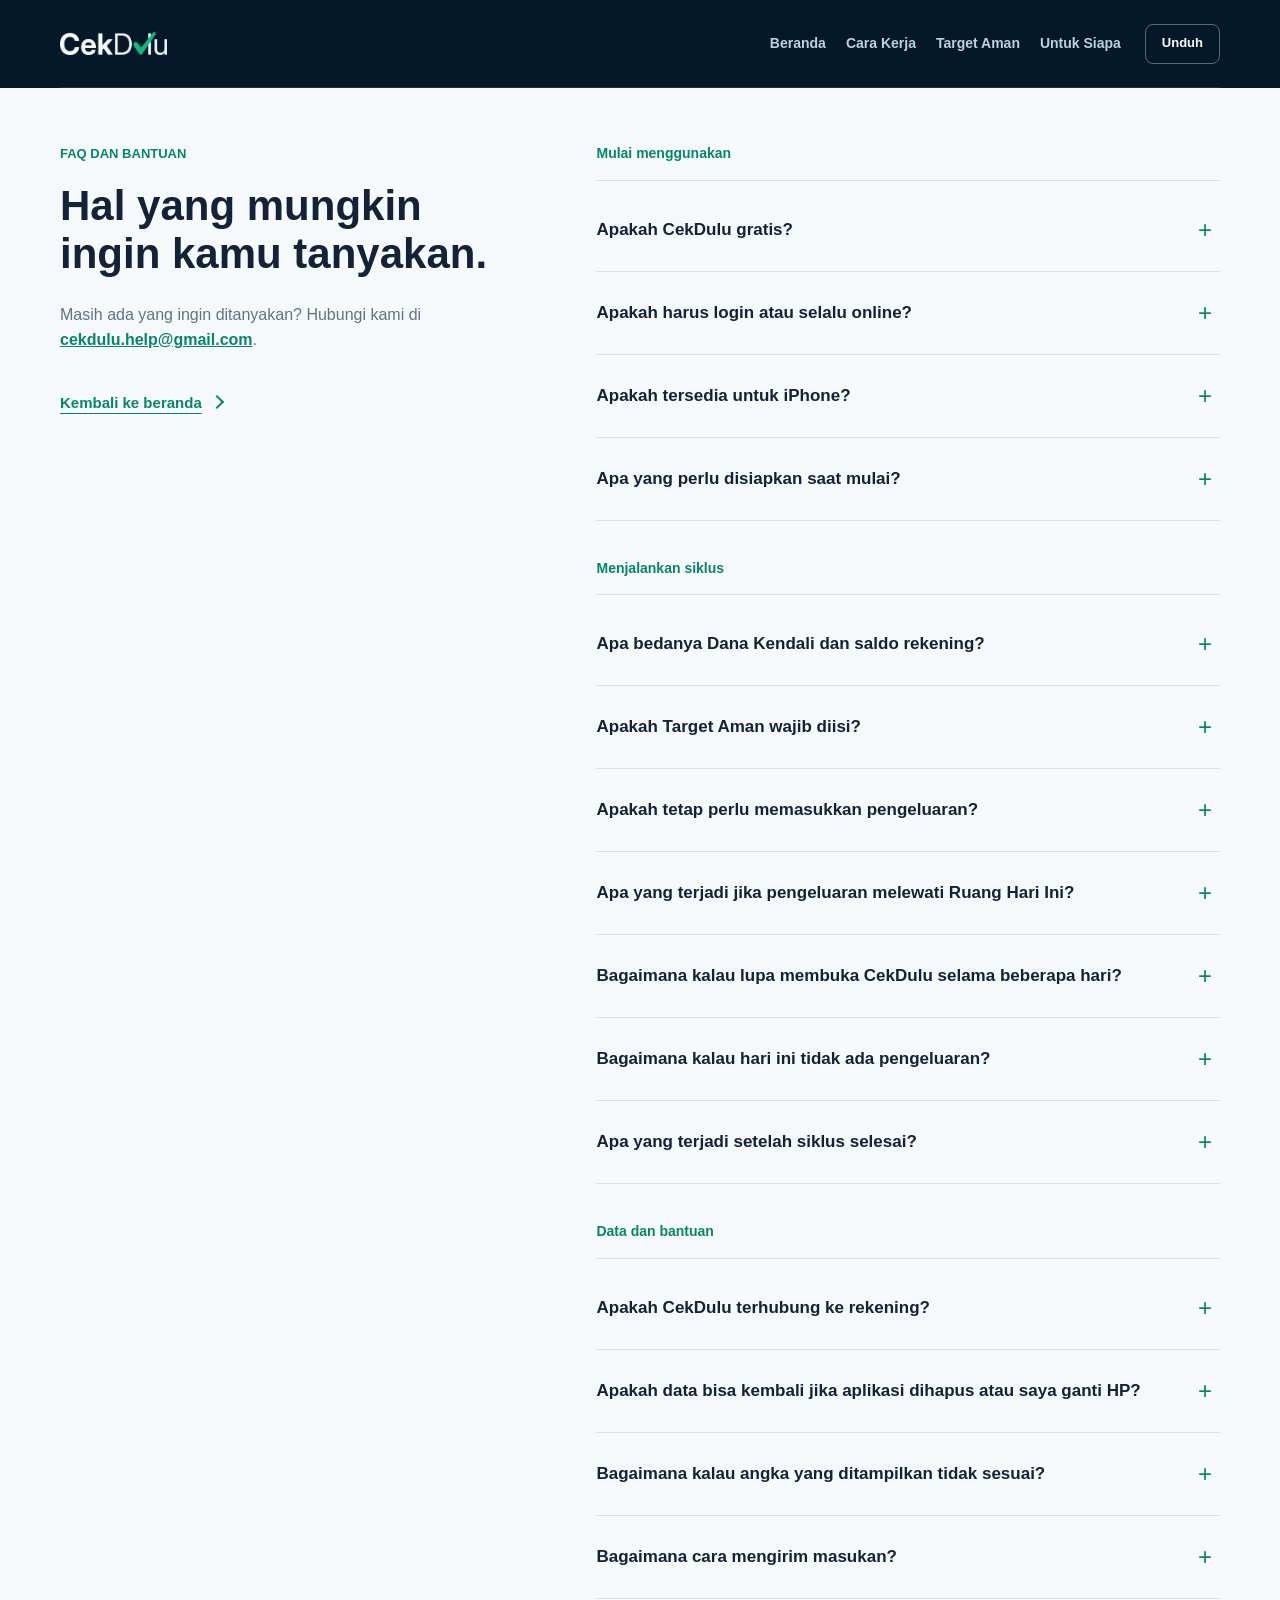
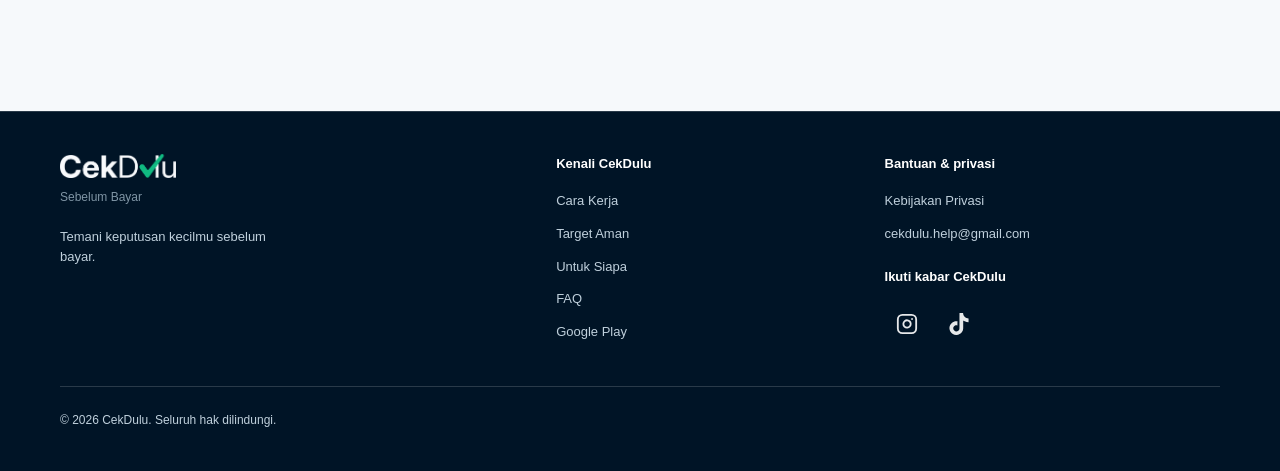
==== commit 4a4a7b07: "Publish polished CekDulu website with automated Pages deployment" ====
--- a/faq.html
+++ b/faq.html
@@ -28,6 +28,7 @@
           <span></span>
         </button>
         <nav class="main-nav" id="primary-navigation" aria-label="Navigasi utama">
+          <a href="index.html#top">Beranda</a>
           <a href="index.html#cara-kerja">Cara Kerja</a>
           <a href="index.html#fitur">Target Aman</a>
           <a href="index.html#untuk-siapa">Untuk Siapa</a>
@@ -140,8 +141,8 @@
           <a href="mailto:cekdulu.help@gmail.com">cekdulu.help@gmail.com</a>
           <div class="footer-social">
             <strong>Ikuti kabar CekDulu</strong>
-            <a data-social="instagram" href="https://www.instagram.com/cekdulu_5detik/" target="_blank" rel="noopener noreferrer" aria-label="Instagram CekDulu, buka tab baru">Instagram</a>
-            <a data-social="tiktok" href="https://www.tiktok.com/@cekdulu5detik" target="_blank" rel="noopener noreferrer" aria-label="TikTok CekDulu, buka tab baru">TikTok</a>
+            <a data-social="instagram" href="https://www.instagram.com/cekdulu_5detik/" target="_blank" rel="noopener noreferrer" aria-label="Instagram CekDulu, buka tab baru" title="Instagram"><img src="assets/instagram.svg" width="22" height="22" alt="" aria-hidden="true" loading="lazy"></a>
+            <a data-social="tiktok" href="https://www.tiktok.com/@cekdulu5detik" target="_blank" rel="noopener noreferrer" aria-label="TikTok CekDulu, buka tab baru" title="TikTok"><img src="assets/tiktok.svg" width="22" height="22" alt="" aria-hidden="true" loading="lazy"></a>
           </div>
         </div>
         <p class="footer-copyright">&copy; 2026 CekDulu. Seluruh hak dilindungi.</p>
--- a/support.css
+++ b/support.css
@@ -284,8 +284,11 @@
 .footer-section a { color: var(--text-soft); text-decoration: none; font-size: 13px; line-height: 1.6; overflow-wrap: anywhere; max-width: 100%; }
 .footer-section a:hover { color: var(--white); text-decoration: underline; text-underline-offset: 4px; }
 .footer-expanded a:focus-visible { outline: 3px solid var(--yellow); outline-offset: 4px; }
-.footer-social { display: flex; flex-wrap: wrap; gap: 10px 18px; margin-top: 10px; }
+.footer-social { display: flex; flex-wrap: wrap; gap: 10px 8px; margin-top: 10px; }
 .footer-social > strong { flex-basis: 100%; }
+.footer-social > a { display: inline-flex; align-items: center; justify-content: center; width: 44px; height: 44px; flex: 0 0 44px; border-radius: 6px; }
+.footer-social > a:hover { background: rgba(255, 255, 255, 0.08); text-decoration: none; }
+.footer-social > a img { width: 22px; height: 22px; filter: brightness(0) invert(1); opacity: 0.9; }
 .footer-expanded .footer-copyright { grid-column: 1 / -1; width: 100%; padding-top: 24px; border-top: 1px solid var(--line-dark); color: var(--text-soft); }
 
 @media (max-width: 980px) {
--- a/navigation.css
+++ b/navigation.css
@@ -1,6 +1,10 @@
 /* Shared navigation rules must use the same breakpoint as script.js. */
 .site-header__inner {
   gap: 24px;
+}
+
+.site-header .brand {
+  width: 107.2px;
 }
 
 .brand img {
@@ -76,8 +80,8 @@
     gap: 12px;
   }
 
-  .brand {
-    width: 112px;
+  .site-header .brand {
+    width: 89.6px;
   }
 
   .menu-toggle {
